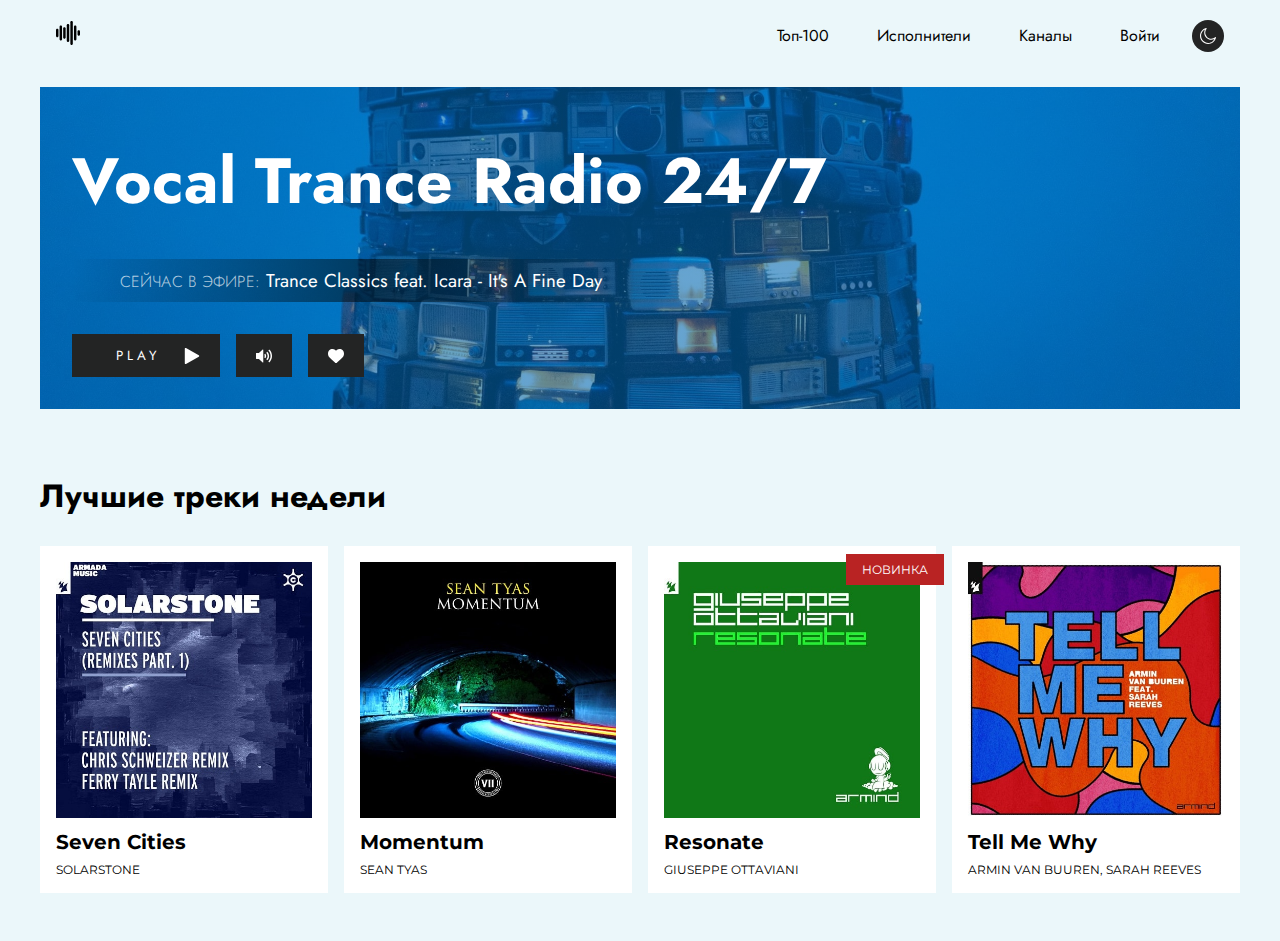
==== css-dark-theme/index.html @ 72b5d433 "Добавлено занятие css-dark-theme" ====
<!DOCTYPE html>
<html lang="ru">

<head>
    <meta charset="UTF-8">
    <meta http-equiv="X-UA-Compatible" content="IE=edge">
    <meta name="viewport" content="width=device-width, initial-scale=1.0">
    <link rel="stylesheet" href="./style.css">
    <title>Vocal Trance Radio</title>
</head>

<body>
    <header>
        <a href="#"><img src="./images/logo.svg"></a>
        <nav>
            <ul>
                <li><a href="#">Топ-100</a></li>
                <li><a href="#">Исполнители</a></li>
                <li><a href="#">Каналы</a></li>
                <li><a href="#">Войти</a></li>
            </ul>
            <button id="switch-theme"><img src="./images/moon.svg" id="switch-theme-icon"></button>
        </nav>
    </header>

    <main>
        <h1>Vocal Trance Radio 24/7</h1>
        <h3><span class="on-air">Сейчас в эфире:</span> Trance Classics feat. Icara - It's A Fine Day</h3>

        <div class="buttons">
            <button class="main-button">
                <span>PLAY</span>
                <img src="./images/play.svg">
            </button>

            <button><img src="./images/volume.svg"></button>
            <button><img src="./images/heart.svg"></button>
        </div>
    </main>

    <section>
        <h2>Лучшие треки недели</h2>

        <div class="tracks">
            <div class="track">
                <img src="./images/seven_cities.jpg">
                <p class="title">Seven Cities</p>
                <p class="artist">Solarstone</p>
            </div>

            <div class="track">
                <img src="./images/momentum.jpg">
                <p class="title">Momentum</p>
                <p class="artist">Sean Tyas</p>
            </div>

            <div class="track">
                <div class="new">Новинка</div>
                <img src="./images/resonate.jpg">
                <p class="title">Resonate</p>
                <p class="artist">Giuseppe Ottaviani</p>
            </div>

            <div class="track">
                <img src="./images/tell_me_why.jpg">
                <p class="title">Tell Me Why</p>
                <p class="artist">Armin van Buuren, Sarah Reeves</p>
            </div>
        </div>
    </section>

    <script src="./theme.js"></script>
</body>

</html>
---- css-dark-theme/style.css ----
@import url("https://fonts.googleapis.com/css2?family=Jost:wght@300;400;700&display=swap");
@import url("https://fonts.googleapis.com/css2?family=Montserrat:wght@400;700&display=swap");

* {
  box-sizing: border-box;
}

:root {
  --textColor: black;
  --mainColor: white;
  --bgColor: rgb(235, 247, 250);
}

.dark-theme {
  --textColor: white;
  --mainColor: rgb(17, 17, 17);
  --bgColor: rgb(36, 38, 39);
}

body {
  margin: 0;
  padding: 0;
  font-family: "Jost", sans-serif;
  background: var(--bgColor);
}

a {
  text-decoration: none;
}

header {
  padding: 0.5rem 1rem;
  max-width: 1200px;
  margin: 0 auto;
  display: flex;
  align-items: center;
  justify-content: space-between;
}

header img {
  width: 1.5rem;
  height: 1.5rem;
}

.dark-theme header a img {
  filter: invert(1);
}

nav {
  display: flex;
  align-items: center;
}

nav ul {
  display: flex;
  list-style: none;
  gap: 1rem;
}

nav a {
  padding: 0.5rem 1rem;
  color: var(--textColor);
}

nav a:hover {
  background-color: var(--textColor);
  color: var(--mainColor);
}

main {
  padding: 2rem;
  max-width: 1200px;
  margin: 1rem auto;
  background: linear-gradient(rgba(1, 103, 177, 0.6), rgba(1, 103, 177, 0.6)),
    url(./images/radio_background.jpg);
  background-size: cover;
  color: white;
}

main h1 {
  font-size: 4rem;
  margin: 1rem 0 2rem;
}

main h3 {
  font-weight: 400;
  padding: 0.5rem 3rem;
  background: linear-gradient(
    90deg,
    transparent,
    rgba(0, 0, 0, 0.5),
    transparent
  );
  width: max-content;
}

.on-air {
  text-transform: uppercase;
  font-weight: 300;
  font-size: 1rem;
  color: rgba(255, 255, 255, 0.7);
}

.buttons {
  display: flex;
  align-items: stretch;
  margin-top: 2rem;
  gap: 1rem;
}

button {
  cursor: pointer;
  background: rgb(35, 36, 36);
  color: white;
  border: none;
  padding: 0.75rem 1.25rem;
  font-family: "Jost", sans-serif;
  display: grid;
  place-items: center;
  transition: 0.15s ease-in;
}

.buttons button img {
  width: 1rem;
  height: 1rem;
  filter: invert(1);
}

.main-button {
  display: flex;
  align-items: center;
  letter-spacing: 0.25rem;
}

.main-button span {
  padding: 0 1.5rem;
}

button:hover {
  transform: scale(1.02);
  box-shadow: 0.25rem 0.25rem 0.75rem rgba(0, 0, 0, 0.25);
}

section {
  max-width: 1200px;
  margin: 4rem auto 3rem;
}

section h2 {
  font-size: 2rem;
  color: var(--textColor);
}

.tracks {
  display: flex;
  align-items: stretch;
  justify-content: space-around;
  gap: 1rem;
}

.track {
  position: relative;
  background: var(--mainColor);
  color: var(--textColor);
  padding: 1rem;
  font-family: "Montserrat", sans-serif;
  transition: 0.2s ease-in;
}

.track:hover {
  transform: translateY(-1rem);
  background: var(--textColor);
  color: var(--mainColor);
}

.track img {
  width: 100%;
  height: auto;
}

.title {
  font-size: 1.25rem;
  font-weight: 700;
  margin: 0.5rem 0;
}

.artist {
  text-transform: uppercase;
  font-weight: 400;
  font-size: 0.75rem;
  margin: 0;
}

.new {
  position: absolute;
  padding: 0.5rem 1rem;
  text-transform: uppercase;
  font-size: 0.75rem;
  background: rgb(185, 35, 35);
  color: white;
  right: -0.5rem;
  top: 0.5rem;
}

#switch-theme {
  padding: 0.5rem;
  border-radius: 50%;
  margin-left: 1rem;
}

#switch-theme img {
  width: 1rem;
  height: 1rem;
}

.dark-theme #switch-theme {
  background-color: white;
}
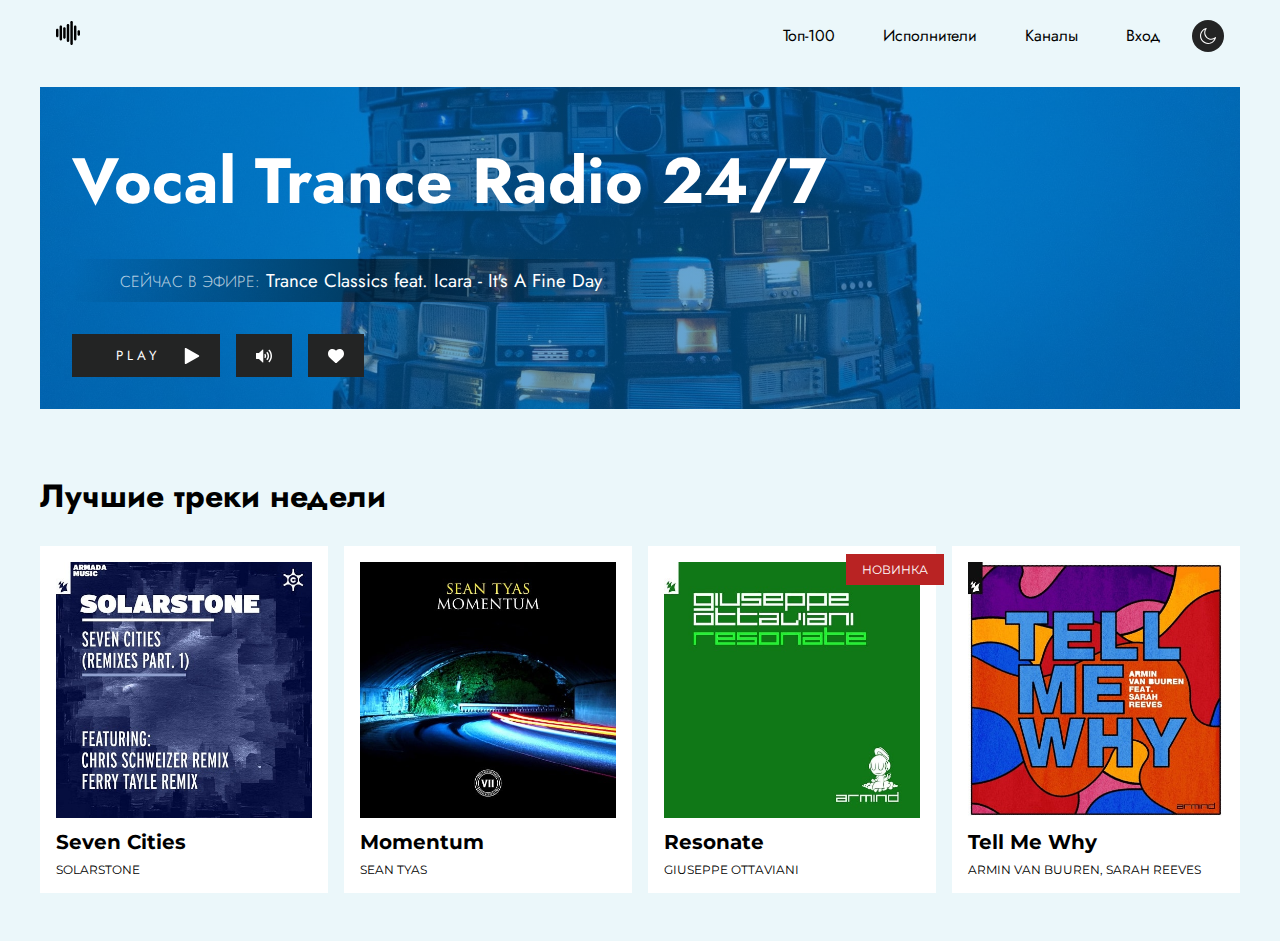
==== commit 0979b263: "Мелкие исправления" ====
--- a/css-dark-theme/index.html
+++ b/css-dark-theme/index.html
@@ -17,7 +17,7 @@
                 <li><a href="#">Топ-100</a></li>
                 <li><a href="#">Исполнители</a></li>
                 <li><a href="#">Каналы</a></li>
-                <li><a href="#">Войти</a></li>
+                <li><a href="#">Вход</a></li>
             </ul>
             <button id="switch-theme"><img src="./images/moon.svg" id="switch-theme-icon"></button>
         </nav>
--- a/css-dark-theme/style.css
+++ b/css-dark-theme/style.css
@@ -159,6 +159,7 @@
 }
 
 .track {
+  cursor: pointer;
   position: relative;
   background: var(--mainColor);
   color: var(--textColor);
